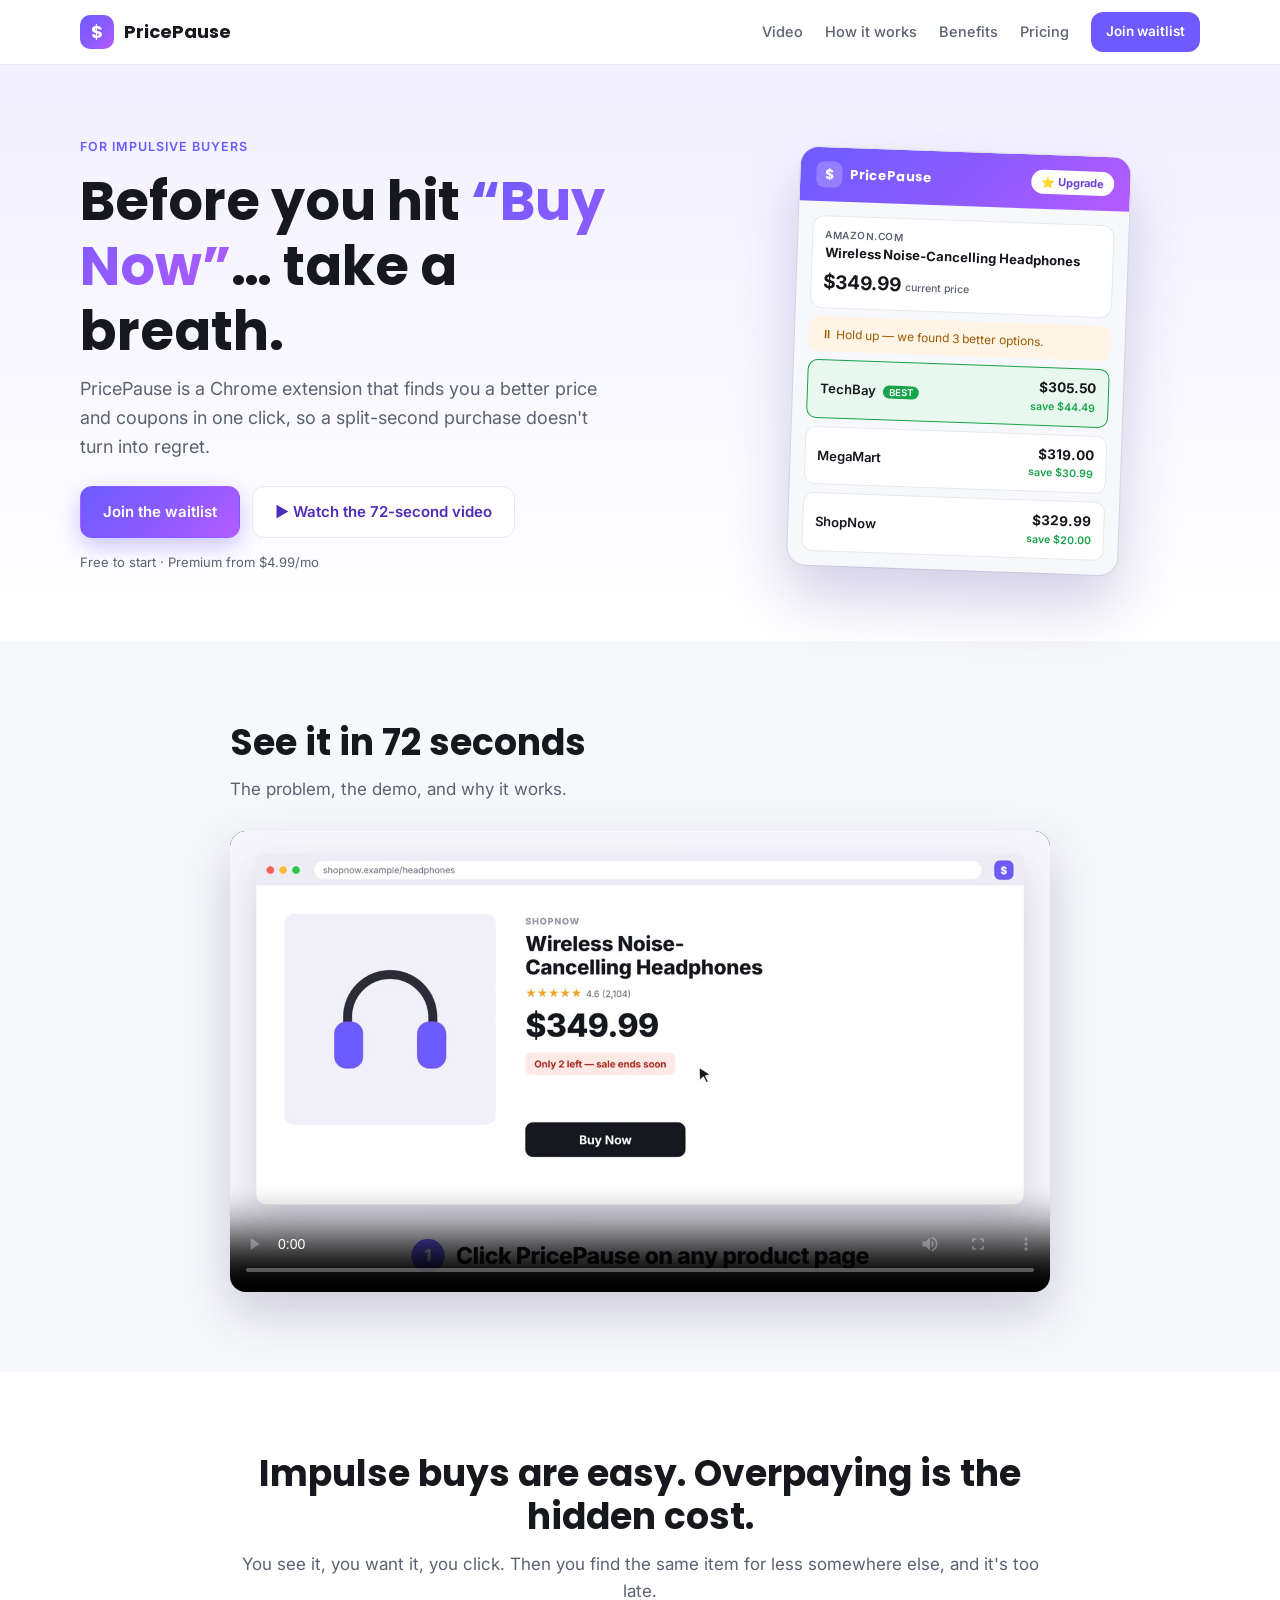
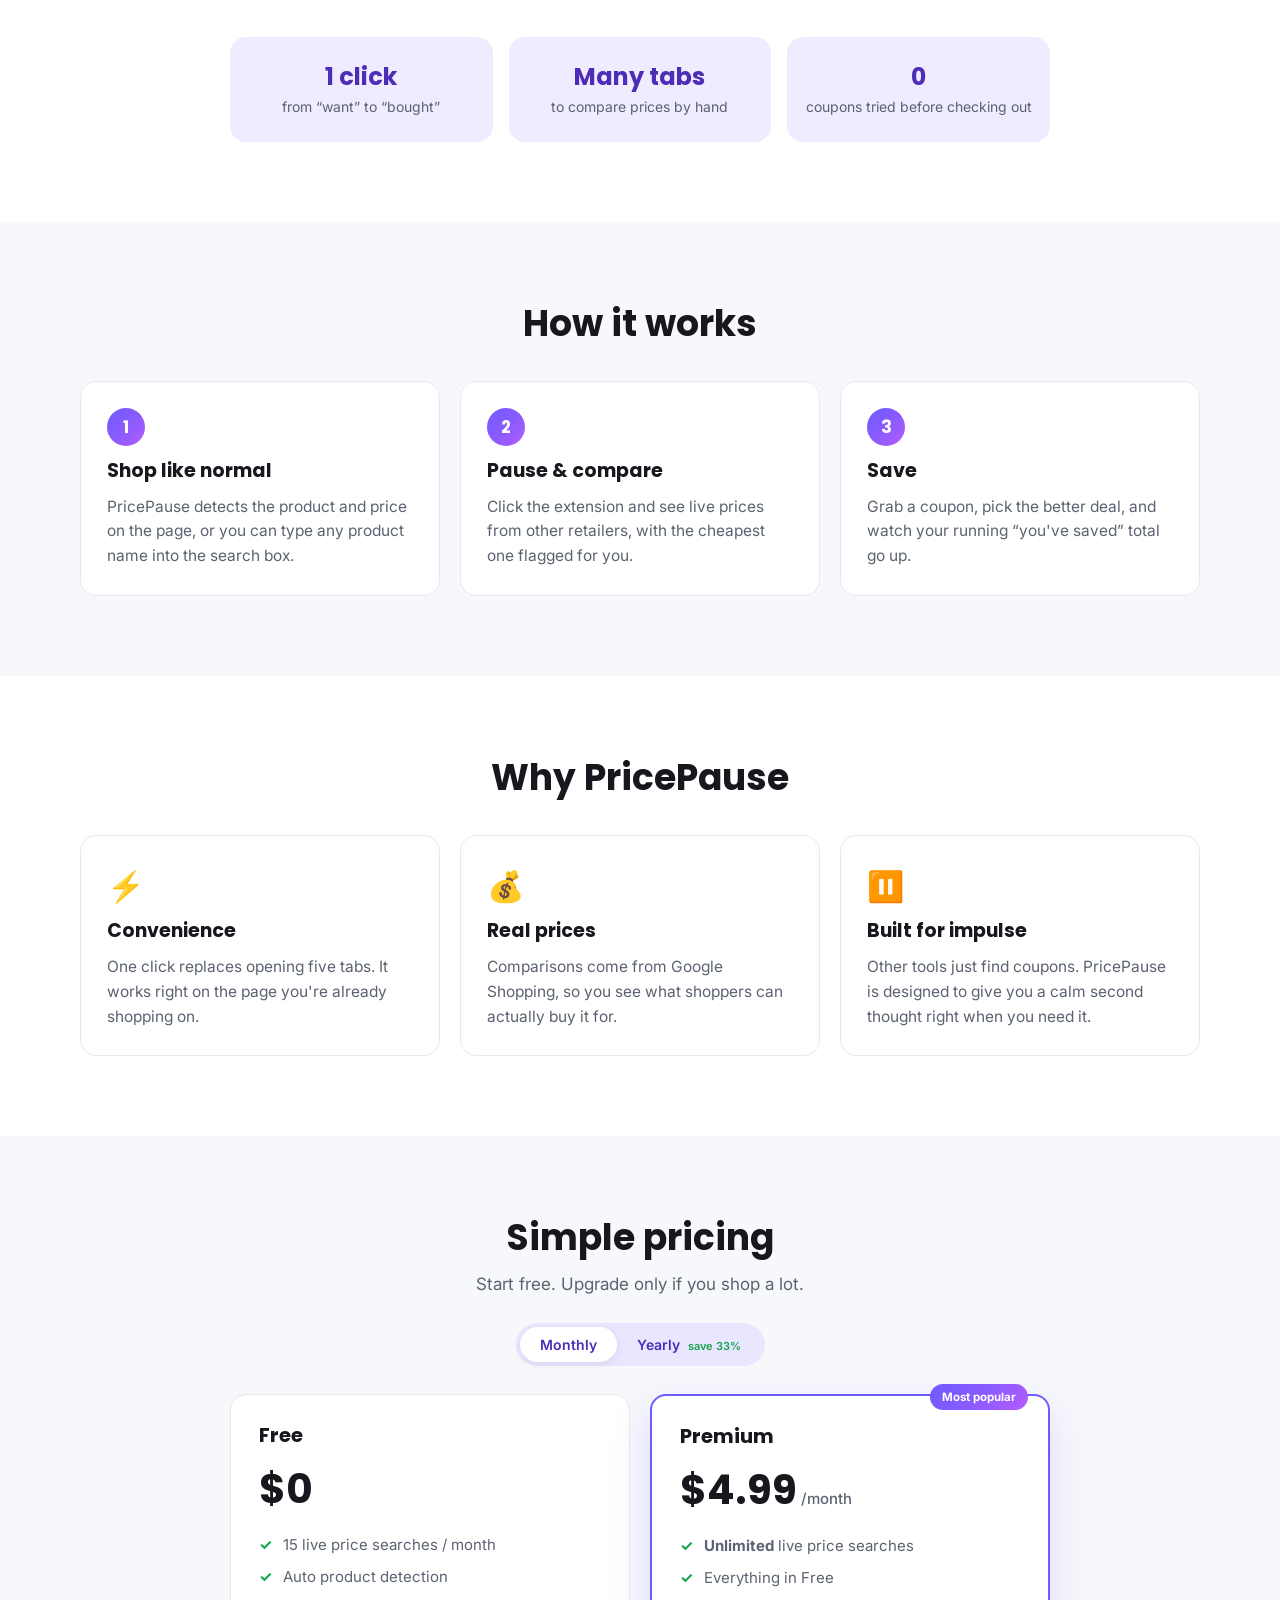
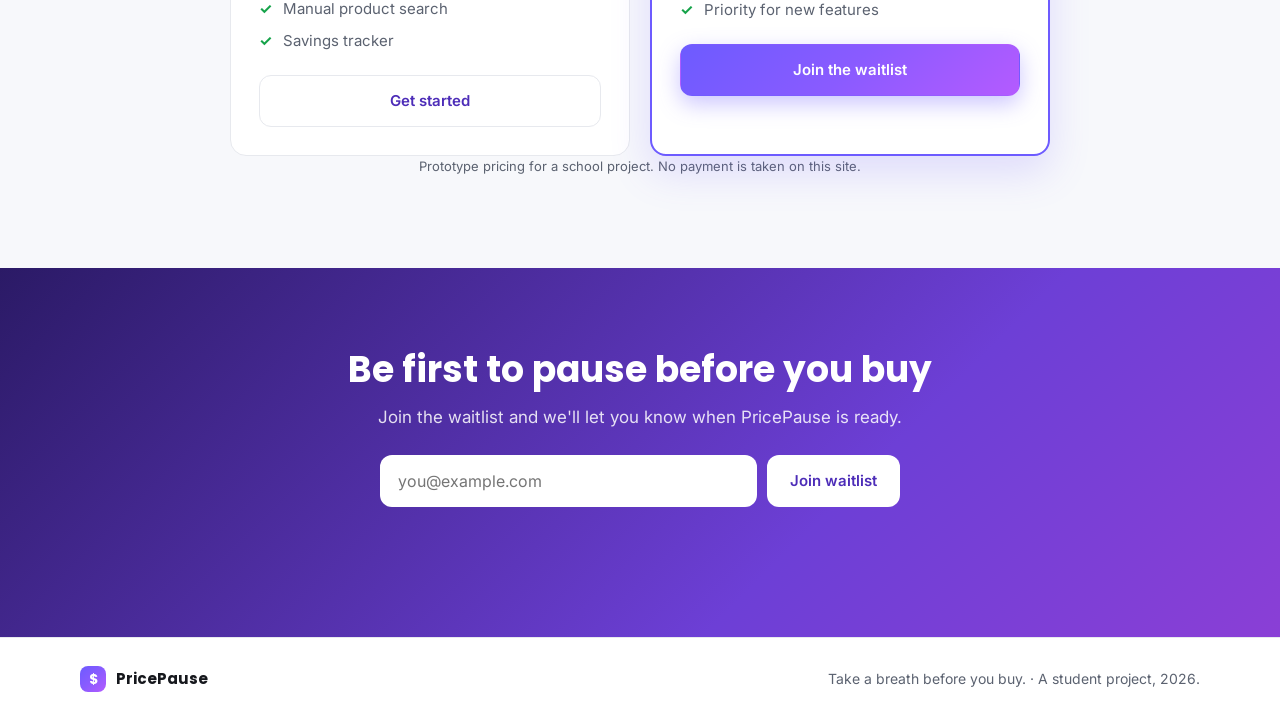
==== index.html @ ebdbea4f "Add PricePause website" ====
<!DOCTYPE html>
<html lang="en">
<head>
  <meta charset="UTF-8" />
  <meta name="viewport" content="width=device-width, initial-scale=1" />
  <title>PricePause — Take a breath before you buy</title>
  <meta name="description" content="PricePause is a Chrome extension that finds you a better price and coupons before you hit Buy Now." />
  <meta property="og:title" content="PricePause — Take a breath before you buy" />
  <meta property="og:description" content="Find a better price in one click, before you check out." />
  <meta property="og:image" content="assets/poster.jpg" />
  <link rel="icon" href="data:image/svg+xml,<svg xmlns='http://www.w3.org/2000/svg' viewBox='0 0 64 64'><rect width='64' height='64' rx='14' fill='%236d5bff'/><text x='32' y='46' font-size='40' font-weight='700' text-anchor='middle' fill='white' font-family='Arial'>$</text></svg>" />
  <link rel="preconnect" href="https://fonts.googleapis.com" />
  <link rel="preconnect" href="https://fonts.gstatic.com" crossorigin />
  <link href="https://fonts.googleapis.com/css2?family=Inter:wght@400;500;600&family=Poppins:wght@600;700&display=swap" rel="stylesheet" />
  <link rel="stylesheet" href="style.css" />
</head>
<body>

  <header class="nav">
    <div class="container nav-inner">
      <a href="#top" class="brand"><span class="brand-mark">$</span> PricePause</a>
      <nav class="nav-links">
        <a href="#video">Video</a>
        <a href="#how">How it works</a>
        <a href="#benefits">Benefits</a>
        <a href="#pricing">Pricing</a>
        <a href="#waitlist" class="btn btn-small">Join waitlist</a>
      </nav>
    </div>
  </header>

  <main id="top">

    <!-- HERO -->
    <section class="hero">
      <div class="container hero-grid">
        <div class="hero-copy">
          <p class="eyebrow">For impulsive buyers</p>
          <h1>Before you hit <span class="hl">&ldquo;Buy Now&rdquo;</span>&hellip; take a breath.</h1>
          <p class="lead">PricePause is a Chrome extension that finds you a better price and coupons in one click, so a split-second purchase doesn't turn into regret.</p>
          <div class="hero-cta">
            <a href="#waitlist" class="btn btn-primary">Join the waitlist</a>
            <a href="#video" class="btn btn-ghost">&#9654; Watch the 72-second video</a>
          </div>
          <p class="fine">Free to start &middot; Premium from $4.99/mo</p>
        </div>

        <div class="hero-visual" aria-hidden="true">
          <div class="popup">
            <div class="popup-head"><span class="brand-mark sm">$</span> PricePause <span class="popup-up">&#11088; Upgrade</span></div>
            <div class="popup-body">
              <div class="p-card">
                <small>AMAZON.COM</small>
                <strong>Wireless Noise-Cancelling Headphones</strong>
                <div class="p-price">$349.99 <small>current price</small></div>
              </div>
              <div class="p-banner">&#9208; Hold up &mdash; we found 3 better options.</div>
              <div class="p-deal best"><span>TechBay <em>BEST</em></span><b>$305.50 <i>save $44.49</i></b></div>
              <div class="p-deal"><span>MegaMart</span><b>$319.00 <i>save $30.99</i></b></div>
              <div class="p-deal"><span>ShopNow</span><b>$329.99 <i>save $20.00</i></b></div>
            </div>
          </div>
        </div>
      </div>
    </section>

    <!-- VIDEO -->
    <section id="video" class="section alt">
      <div class="container narrow">
        <h2>See it in 72 seconds</h2>
        <p class="sub">The problem, the demo, and why it works.</p>
        <div class="video-wrap">
          <video controls preload="metadata" poster="assets/poster.jpg" playsinline>
            <source src="assets/pricepause_explainer.mp4" type="video/mp4" />
            Your browser doesn't support embedded video.
          </video>
        </div>
      </div>
    </section>

    <!-- PROBLEM -->
    <section class="section">
      <div class="container narrow center">
        <h2>Impulse buys are easy. Overpaying is the hidden cost.</h2>
        <p class="sub">You see it, you want it, you click. Then you find the same item for less somewhere else, and it's too late.</p>
        <div class="stat-row">
          <div class="stat"><b>1 click</b><span>from &ldquo;want&rdquo; to &ldquo;bought&rdquo;</span></div>
          <div class="stat"><b>Many tabs</b><span>to compare prices by hand</span></div>
          <div class="stat"><b>0</b><span>coupons tried before checking out</span></div>
        </div>
      </div>
    </section>

    <!-- HOW IT WORKS -->
    <section id="how" class="section alt">
      <div class="container">
        <h2 class="center">How it works</h2>
        <div class="grid-3">
          <article class="card">
            <div class="num">1</div>
            <h3>Shop like normal</h3>
            <p>PricePause detects the product and price on the page, or you can type any product name into the search box.</p>
          </article>
          <article class="card">
            <div class="num">2</div>
            <h3>Pause &amp; compare</h3>
            <p>Click the extension and see live prices from other retailers, with the cheapest one flagged for you.</p>
          </article>
          <article class="card">
            <div class="num">3</div>
            <h3>Save</h3>
            <p>Grab a coupon, pick the better deal, and watch your running &ldquo;you've saved&rdquo; total go up.</p>
          </article>
        </div>
      </div>
    </section>

    <!-- BENEFITS -->
    <section id="benefits" class="section">
      <div class="container">
        <h2 class="center">Why PricePause</h2>
        <div class="grid-3">
          <article class="card benefit">
            <div class="icon">&#9889;</div>
            <h3>Convenience</h3>
            <p>One click replaces opening five tabs. It works right on the page you're already shopping on.</p>
          </article>
          <article class="card benefit">
            <div class="icon">&#128176;</div>
            <h3>Real prices</h3>
            <p>Comparisons come from Google Shopping, so you see what shoppers can actually buy it for.</p>
          </article>
          <article class="card benefit">
            <div class="icon">&#9208;&#65039;</div>
            <h3>Built for impulse</h3>
            <p>Other tools just find coupons. PricePause is designed to give you a calm second thought right when you need it.</p>
          </article>
        </div>
      </div>
    </section>

    <!-- PRICING -->
    <section id="pricing" class="section alt">
      <div class="container narrow">
        <h2 class="center">Simple pricing</h2>
        <p class="sub center">Start free. Upgrade only if you shop a lot.</p>

        <div class="toggle" role="tablist" aria-label="Billing period">
          <button class="toggle-opt active" data-plan="monthly" role="tab" aria-selected="true">Monthly</button>
          <button class="toggle-opt" data-plan="yearly" role="tab" aria-selected="false">Yearly <span class="save">save 33%</span></button>
        </div>

        <div class="pricing-grid">
          <article class="plan">
            <h3>Free</h3>
            <p class="price">$0</p>
            <ul>
              <li>15 live price searches / month</li>
              <li>Auto product detection</li>
              <li>Manual product search</li>
              <li>Savings tracker</li>
            </ul>
            <a href="#waitlist" class="btn btn-ghost block">Get started</a>
          </article>
          <article class="plan featured">
            <span class="tag">Most popular</span>
            <h3>Premium</h3>
            <p class="price"><span id="planPrice">$4.99</span><small id="planPer">/month</small></p>
            <ul>
              <li><b>Unlimited</b> live price searches</li>
              <li>Everything in Free</li>
              <li>Priority for new features</li>
            </ul>
            <a href="#waitlist" class="btn btn-primary block">Join the waitlist</a>
          </article>
        </div>
        <p class="fine center">Prototype pricing for a school project. No payment is taken on this site.</p>
      </div>
    </section>

    <!-- WAITLIST -->
    <section id="waitlist" class="section cta">
      <div class="container narrow center">
        <h2>Be first to pause before you buy</h2>
        <p class="sub light">Join the waitlist and we'll let you know when PricePause is ready.</p>
        <form id="waitlistForm" class="form" novalidate>
          <label for="email" class="sr-only">Email address</label>
          <input type="email" id="email" name="email" placeholder="you@example.com" required autocomplete="email" />
          <button type="submit" class="btn btn-white">Join waitlist</button>
        </form>
        <p id="formMsg" class="form-msg" role="status" aria-live="polite"></p>
      </div>
    </section>
  </main>

  <footer class="footer">
    <div class="container footer-inner">
      <span class="brand"><span class="brand-mark sm">$</span> PricePause</span>
      <span>Take a breath before you buy. &middot; A student project, 2026.</span>
    </div>
  </footer>

  <script src="script.js"></script>
</body>
</html>
---- style.css ----
:root {
  --bg: #f7f8fb;
  --card: #ffffff;
  --ink: #16181d;
  --ink-soft: #5b6270;
  --border: #e7e9ee;
  --accent: #6d5bff;
  --accent-dark: #4d2db8;
  --accent-soft: #efecff;
  --good: #16a34a;
  --good-soft: #e8f8ee;
  --warn-bg: #fff4e5;
  --warn-ink: #9a5b00;
  --grad: linear-gradient(135deg, #6d5bff 0%, #8a5bff 50%, #b45bff 100%);
  --radius: 16px;
}

* { box-sizing: border-box; }
html { scroll-behavior: smooth; scroll-padding-top: 72px; }

body {
  margin: 0;
  font-family: "Inter", -apple-system, BlinkMacSystemFont, "Segoe UI", Roboto, Helvetica, Arial, sans-serif;
  color: var(--ink);
  background: #fff;
  line-height: 1.6;
  -webkit-font-smoothing: antialiased;
}

h1, h2, h3, .brand { font-family: "Poppins", "Inter", -apple-system, "Segoe UI", sans-serif; }
h1, h2, h3 { line-height: 1.2; margin: 0 0 12px; }
p { margin: 0 0 12px; }
a { color: inherit; }

.container { width: min(1120px, 100% - 40px); margin-inline: auto; }
.narrow { width: min(820px, 100% - 40px); margin-inline: auto; }
.center { text-align: center; }
.sr-only { position: absolute; width: 1px; height: 1px; overflow: hidden; clip: rect(0 0 0 0); white-space: nowrap; }

/* Nav */
.nav {
  position: sticky; top: 0; z-index: 10;
  background: rgba(255,255,255,.88);
  backdrop-filter: blur(10px);
  border-bottom: 1px solid var(--border);
}
.nav-inner { display: flex; align-items: center; justify-content: space-between; height: 64px; }
.brand { display: inline-flex; align-items: center; gap: 10px; font-weight: 700; font-size: 18px; text-decoration: none; }
.brand-mark {
  display: inline-flex; align-items: center; justify-content: center;
  width: 34px; height: 34px; border-radius: 10px;
  background: var(--grad); color: #fff; font-weight: 700; font-size: 18px;
}
.brand-mark.sm { width: 26px; height: 26px; font-size: 14px; border-radius: 8px; }
.nav-links { display: flex; align-items: center; gap: 22px; font-size: 14.5px; font-weight: 500; }
.nav-links a { text-decoration: none; color: var(--ink-soft); }
.nav-links a:hover { color: var(--ink); }
.nav-links a.btn { color: #fff; }

/* Buttons */
.btn {
  display: inline-block; border: 1.5px solid transparent; cursor: pointer;
  font-family: inherit; font-weight: 600; font-size: 15px;
  padding: 13px 22px; border-radius: 12px; text-decoration: none; text-align: center;
  transition: transform .12s ease, box-shadow .12s ease;
}
.btn:hover { transform: translateY(-1px); }
.btn:active { transform: scale(.98); }
.btn-small { padding: 8px 14px; font-size: 13.5px; background: var(--accent); color: #fff; }
.btn-primary { background: var(--grad); color: #fff; box-shadow: 0 8px 22px rgba(109,91,255,.35); }
.btn-ghost { background: #fff; color: var(--accent-dark); border-color: var(--border); }
.btn-white { background: #fff; color: var(--accent-dark); }
.btn.block { display: block; width: 100%; }

/* Hero */
.hero { background: linear-gradient(180deg, #f3f0ff 0%, #fff 100%); padding: 72px 0 56px; }
.hero-grid { display: grid; grid-template-columns: 1.1fr .9fr; gap: 48px; align-items: center; }
.eyebrow { text-transform: uppercase; letter-spacing: .08em; font-size: 12.5px; font-weight: 600; color: var(--accent); }
.hero h1 { font-size: clamp(34px, 5vw, 54px); font-weight: 700; }
.hl { background: var(--grad); -webkit-background-clip: text; background-clip: text; color: transparent; }
.lead { font-size: 18px; color: var(--ink-soft); max-width: 540px; }
.hero-cta { display: flex; flex-wrap: wrap; gap: 12px; margin: 24px 0 14px; }
.fine { font-size: 13px; color: var(--ink-soft); }

/* Popup mockup */
.hero-visual { display: flex; justify-content: center; }
.popup {
  width: 330px; background: var(--bg); border-radius: 18px; overflow: hidden;
  box-shadow: 0 30px 60px rgba(60,40,140,.22), 0 0 0 1px var(--border);
  transform: rotate(2deg); font-size: 13px;
}
.popup-head {
  background: var(--grad); color: #fff; padding: 14px 16px;
  display: flex; align-items: center; gap: 8px; font-weight: 700; font-family: "Poppins", sans-serif;
}
.popup-head .brand-mark { background: rgba(255,255,255,.22); }
.popup-up { margin-left: auto; background: #fff; color: #6d3fd6; font: 700 11px "Inter", sans-serif; padding: 5px 10px; border-radius: 999px; }
.popup-body { padding: 14px; display: flex; flex-direction: column; gap: 8px; }
.p-card { background: #fff; border: 1px solid var(--border); border-radius: 12px; padding: 10px 12px; }
.p-card small { display: block; font-size: 10px; letter-spacing: .05em; color: var(--ink-soft); font-weight: 600; }
.p-card strong { display: block; font-size: 13px; margin: 2px 0 6px; line-height: 1.3; }
.p-price { font-size: 19px; font-weight: 700; }
.p-price small { display: inline; font-size: 10.5px; font-weight: 500; letter-spacing: 0; }
.p-banner { background: var(--warn-bg); color: var(--warn-ink); border-radius: 10px; padding: 8px 12px; font-size: 12px; }
.p-deal { display: flex; justify-content: space-between; align-items: center; background: #fff; border: 1px solid var(--border); border-radius: 10px; padding: 9px 12px; font-weight: 600; }
.p-deal.best { background: var(--good-soft); border-color: var(--good); }
.p-deal em { font-style: normal; font-size: 9.5px; color: #fff; background: var(--good); padding: 1px 6px; border-radius: 999px; margin-left: 4px; vertical-align: middle; }
.p-deal b { text-align: right; font-size: 13.5px; }
.p-deal i { display: block; font-style: normal; font-size: 10.5px; color: var(--good); font-weight: 600; }

/* Sections */
.section { padding: 80px 0; }
.section.alt { background: var(--bg); }
.section h2 { font-size: clamp(26px, 3.4vw, 36px); font-weight: 700; }
.sub { font-size: 17px; color: var(--ink-soft); }
.sub.center { text-align: center; }
.sub.light { color: rgba(255,255,255,.85); }

.video-wrap { margin-top: 28px; border-radius: var(--radius); overflow: hidden; box-shadow: 0 20px 50px rgba(30,20,80,.2); background: #000; }
.video-wrap video { display: block; width: 100%; aspect-ratio: 16 / 9; }

.stat-row { display: grid; grid-template-columns: repeat(3, 1fr); gap: 16px; margin-top: 32px; }
.stat { background: var(--accent-soft); border-radius: var(--radius); padding: 22px 12px; }
.stat b { display: block; font: 700 24px "Poppins", sans-serif; color: var(--accent-dark); }
.stat span { font-size: 14px; color: var(--ink-soft); }

.grid-3 { display: grid; grid-template-columns: repeat(3, 1fr); gap: 20px; margin-top: 36px; }
.card { background: var(--card); border: 1px solid var(--border); border-radius: var(--radius); padding: 26px; }
.card h3 { font-size: 19px; }
.card p { color: var(--ink-soft); font-size: 15.5px; margin: 0; }
.num {
  width: 38px; height: 38px; border-radius: 50%; background: var(--grad); color: #fff;
  display: flex; align-items: center; justify-content: center; font: 700 17px "Poppins", sans-serif; margin-bottom: 14px;
}
.icon { font-size: 30px; margin-bottom: 10px; }

/* Pricing */
.toggle { display: flex; width: fit-content; margin: 24px auto 28px; background: #e9e6ff; border-radius: 999px; padding: 4px; }
.toggle-opt { border: 0; background: transparent; font: 600 14px "Inter", sans-serif; padding: 9px 20px; border-radius: 999px; cursor: pointer; color: var(--accent-dark); }
.toggle-opt.active { background: #fff; box-shadow: 0 2px 8px rgba(0,0,0,.08); }
.save { font-size: 11px; color: var(--good); margin-left: 4px; }

.pricing-grid { display: grid; grid-template-columns: 1fr 1fr; gap: 20px; }
.plan { position: relative; background: #fff; border: 1px solid var(--border); border-radius: var(--radius); padding: 28px; }
.plan.featured { border: 2px solid var(--accent); box-shadow: 0 16px 40px rgba(109,91,255,.18); }
.plan h3 { font-size: 20px; }
.price { font: 700 40px "Poppins", sans-serif; margin-bottom: 14px; }
.price small { font: 500 15px "Inter", sans-serif; color: var(--ink-soft); margin-left: 4px; }
.plan ul { list-style: none; padding: 0; margin: 0 0 22px; display: flex; flex-direction: column; gap: 8px; }
.plan li { padding-left: 24px; position: relative; font-size: 15px; color: var(--ink-soft); }
.plan li::before { content: "\2713"; position: absolute; left: 0; color: var(--good); font-weight: 700; }
.tag { position: absolute; top: -12px; right: 20px; background: var(--grad); color: #fff; font-size: 11.5px; font-weight: 700; padding: 4px 12px; border-radius: 999px; }

/* CTA */
.cta { background: linear-gradient(135deg, #2b1a66, #6d3fd6 65%, #8a3fd6); color: #fff; }
.form { display: flex; gap: 10px; max-width: 520px; margin: 24px auto 0; }
.form input {
  flex: 1; min-width: 0; padding: 14px 16px; border-radius: 12px; border: 2px solid transparent;
  font: 16px "Inter", sans-serif;
}
.form input:focus { outline: none; border-color: #fff; box-shadow: 0 0 0 3px rgba(255,255,255,.3); }
.form input.invalid { border-color: #ff6b81; }
.form-msg { margin-top: 14px; min-height: 24px; font-weight: 600; }

/* Footer */
.footer { padding: 28px 0; font-size: 14px; color: var(--ink-soft); border-top: 1px solid var(--border); }
.footer-inner { display: flex; flex-wrap: wrap; align-items: center; justify-content: space-between; gap: 10px; }
.footer .brand { font-size: 15px; color: var(--ink); }

/* Responsive */
@media (max-width: 860px) {
  .hero { padding: 48px 0 40px; }
  .hero-grid { grid-template-columns: 1fr; }
  .popup { transform: none; }
  .grid-3, .pricing-grid, .stat-row { grid-template-columns: 1fr; }
  .nav-links a:not(.btn) { display: none; }
  .section { padding: 56px 0; }
}
@media (max-width: 480px) {
  .form { flex-direction: column; }
}
@media (prefers-reduced-motion: reduce) {
  html { scroll-behavior: auto; }
  .btn { transition: none; }
}
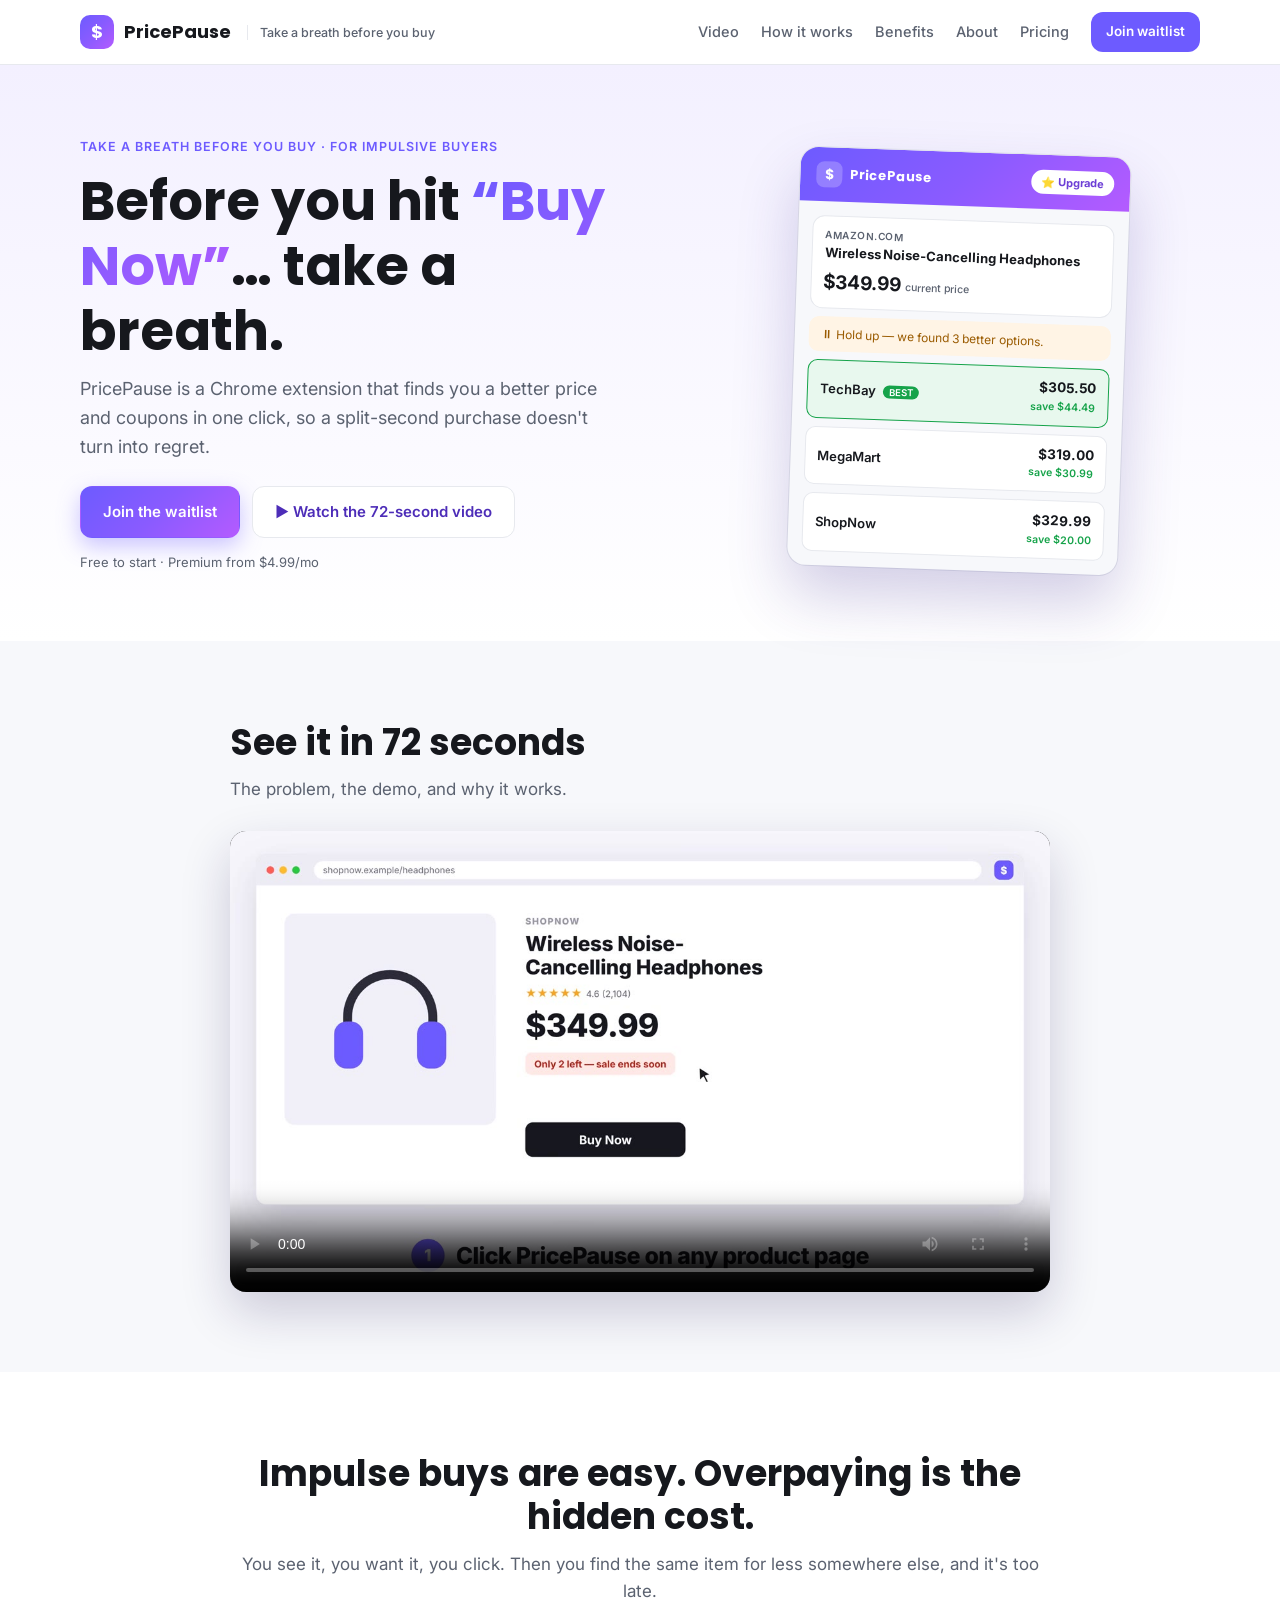
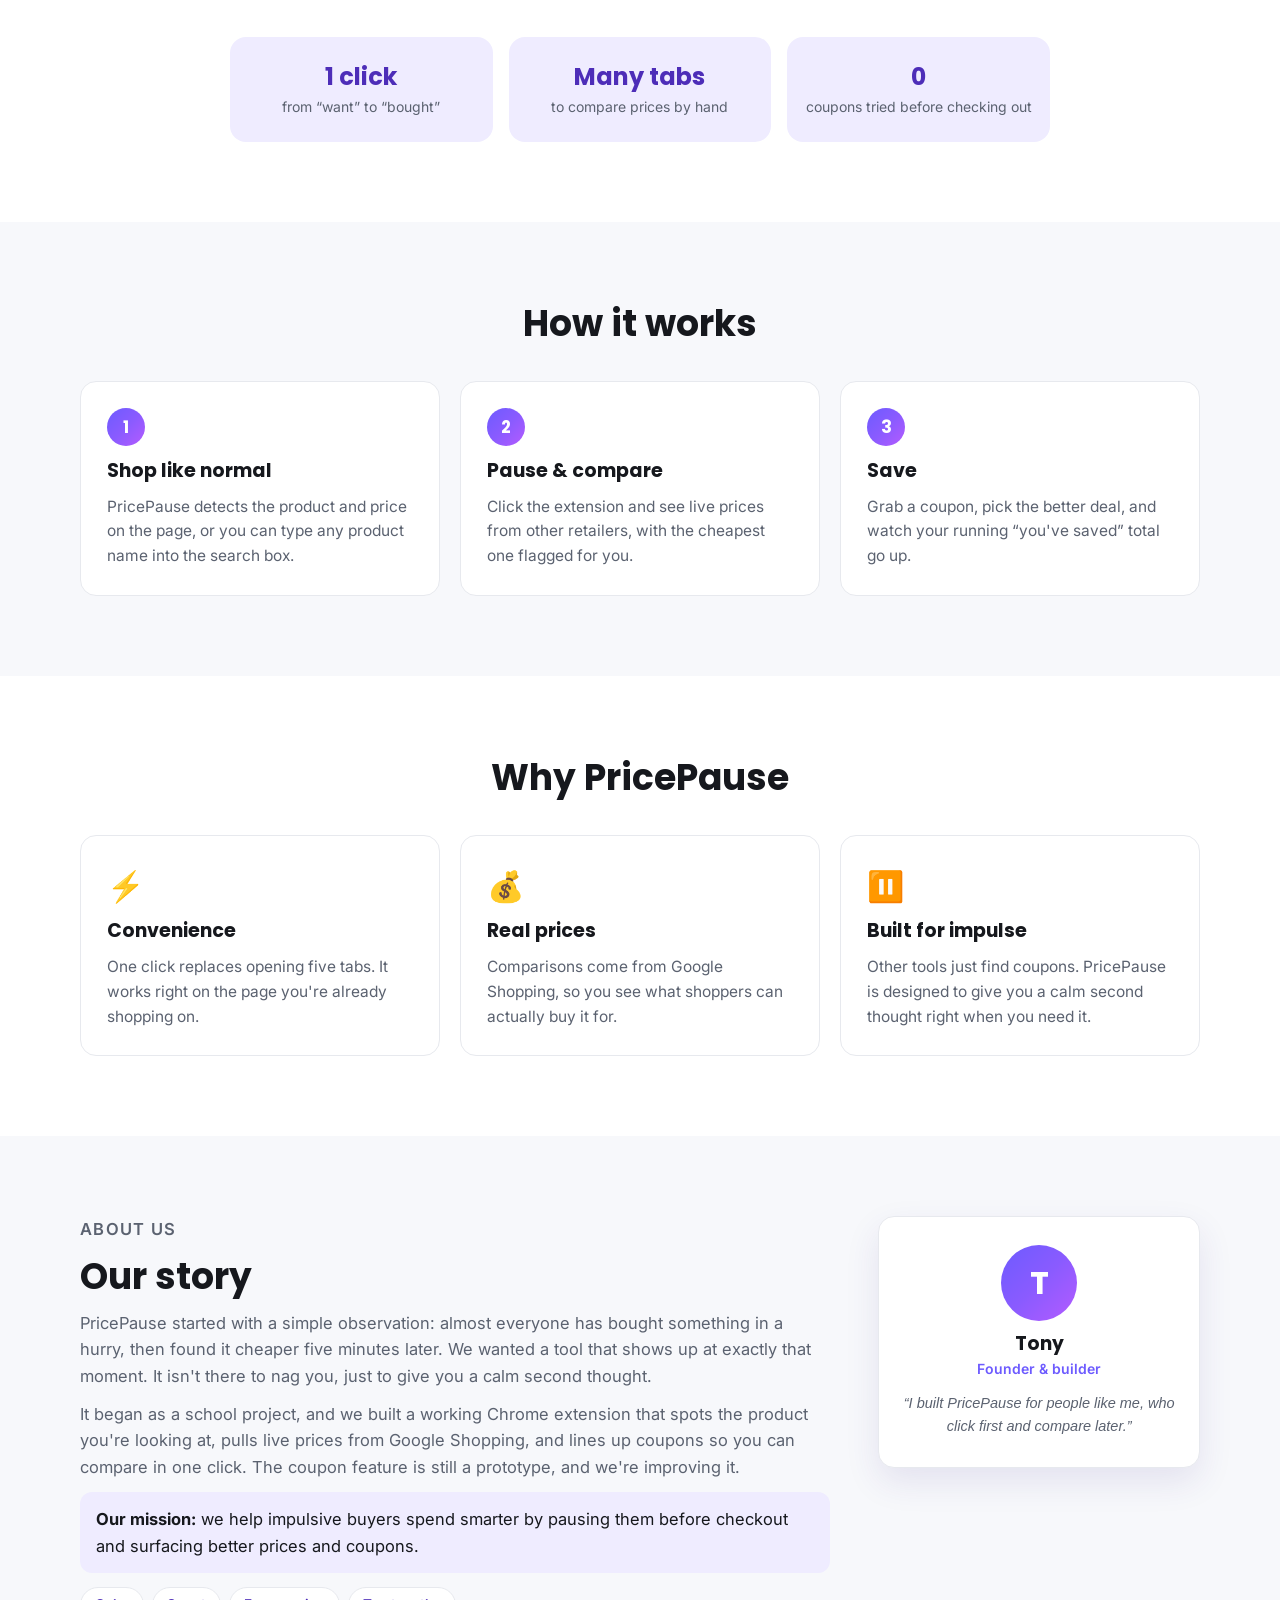
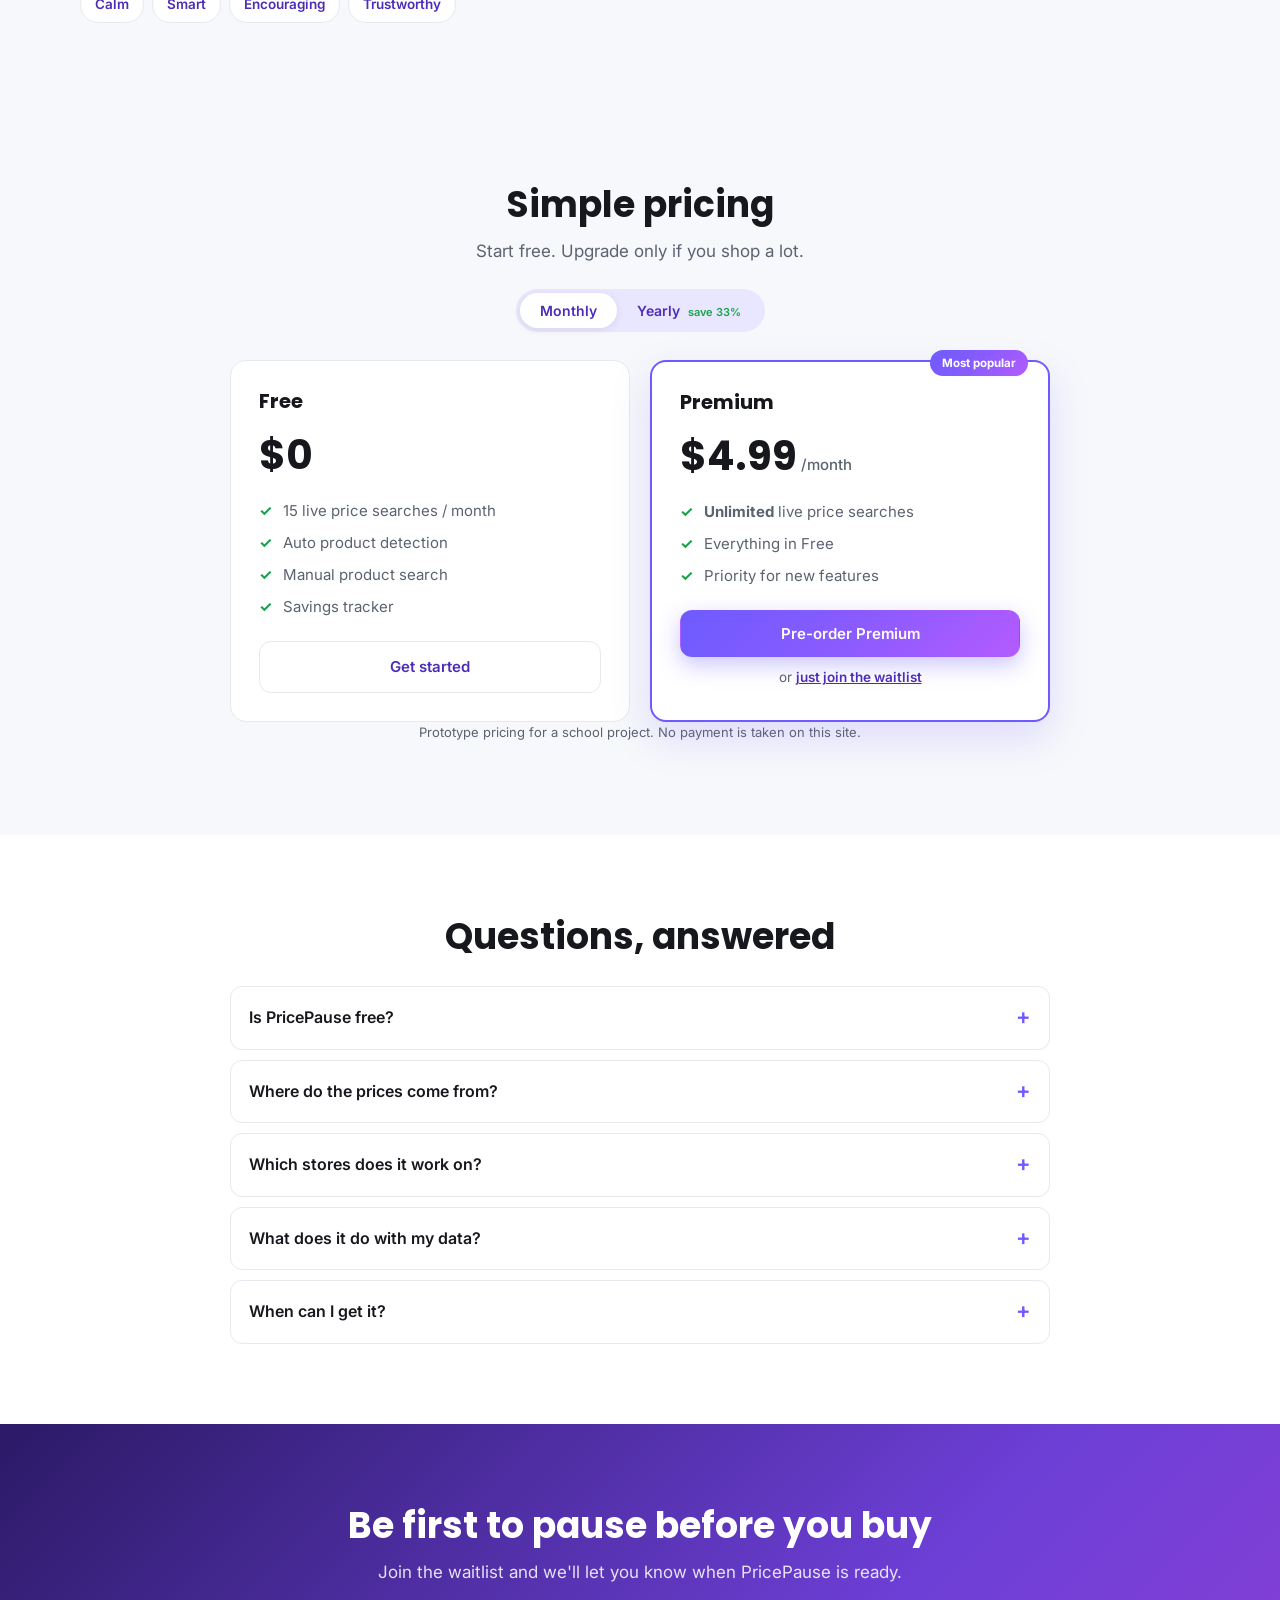
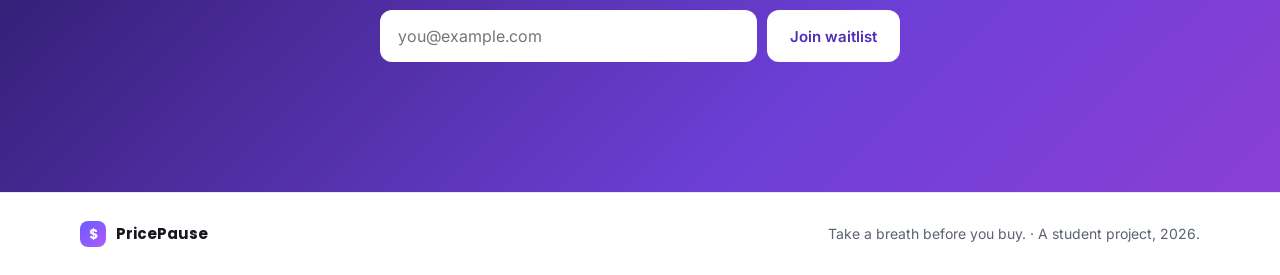
==== commit c83e9e76: "Add about, FAQ, pre-order" ====
--- a/index.html
+++ b/index.html
@@ -18,11 +18,12 @@
 
   <header class="nav">
     <div class="container nav-inner">
-      <a href="#top" class="brand"><span class="brand-mark">$</span> PricePause</a>
+      <a href="#top" class="brand"><span class="brand-mark">$</span> PricePause <span class="nav-tag">Take a breath before you buy</span></a>
       <nav class="nav-links">
         <a href="#video">Video</a>
         <a href="#how">How it works</a>
         <a href="#benefits">Benefits</a>
+        <a href="#about">About</a>
         <a href="#pricing">Pricing</a>
         <a href="#waitlist" class="btn btn-small">Join waitlist</a>
       </nav>
@@ -35,7 +36,7 @@
     <section class="hero">
       <div class="container hero-grid">
         <div class="hero-copy">
-          <p class="eyebrow">For impulsive buyers</p>
+          <p class="eyebrow">Take a breath before you buy &middot; For impulsive buyers</p>
           <h1>Before you hit <span class="hl">&ldquo;Buy Now&rdquo;</span>&hellip; take a breath.</h1>
           <p class="lead">PricePause is a Chrome extension that finds you a better price and coupons in one click, so a split-second purchase doesn't turn into regret.</p>
           <div class="hero-cta">
@@ -139,6 +140,29 @@
       </div>
     </section>
 
+    <!-- ABOUT -->
+    <section id="about" class="section alt">
+      <div class="container about-grid">
+        <div>
+          <p class="eyebrow">About us</p>
+          <h2>Our story</h2>
+          <p>PricePause started with a simple observation: almost everyone has bought something in a hurry, then found it cheaper five minutes later. We wanted a tool that shows up at exactly that moment. It isn't there to nag you, just to give you a calm second thought.</p>
+          <p>It began as a school project, and we built a working Chrome extension that spots the product you're looking at, pulls live prices from Google Shopping, and lines up coupons so you can compare in one click. The coupon feature is still a prototype, and we're improving it.</p>
+          <p class="mission"><b>Our mission:</b> we help impulsive buyers spend smarter by pausing them before checkout and surfacing better prices and coupons.</p>
+          <div class="chips">
+            <span>Calm</span><span>Smart</span><span>Encouraging</span><span>Trustworthy</span>
+          </div>
+        </div>
+        <aside class="team-card">
+          <!-- Edit the name and role below to match your team -->
+          <div class="avatar">T</div>
+          <h3>Tony</h3>
+          <p class="role">Founder &amp; builder</p>
+          <p class="quote">&ldquo;I built PricePause for people like me, who click first and compare later.&rdquo;</p>
+        </aside>
+      </div>
+    </section>
+
     <!-- PRICING -->
     <section id="pricing" class="section alt">
       <div class="container narrow">
@@ -171,10 +195,40 @@
               <li>Everything in Free</li>
               <li>Priority for new features</li>
             </ul>
-            <a href="#waitlist" class="btn btn-primary block">Join the waitlist</a>
+            <button type="button" class="btn btn-primary block" data-open-preorder>Pre-order Premium</button>
+            <p class="plan-alt">or <a href="#waitlist">just join the waitlist</a></p>
           </article>
         </div>
         <p class="fine center">Prototype pricing for a school project. No payment is taken on this site.</p>
+      </div>
+    </section>
+
+    <!-- FAQ -->
+    <section id="faq" class="section">
+      <div class="container narrow">
+        <h2 class="center">Questions, answered</h2>
+        <div class="faq">
+          <details>
+            <summary>Is PricePause free?</summary>
+            <p>Yes to start. The free plan includes 15 live price searches a month. Premium gives you unlimited searches for $4.99/month or $39.99/year.</p>
+          </details>
+          <details>
+            <summary>Where do the prices come from?</summary>
+            <p>Live comparisons come from Google Shopping, so you're seeing what other retailers are actually listing right now.</p>
+          </details>
+          <details>
+            <summary>Which stores does it work on?</summary>
+            <p>It detects products automatically on Amazon, Walmart, Target, Best Buy, Etsy, eBay and Shopify stores. You can also type any product name into the search box on any site.</p>
+          </details>
+          <details>
+            <summary>What does it do with my data?</summary>
+            <p>It reads the product name and price on the page you're viewing and uses the product name to look up prices. Your savings total and monthly search count stay in your own browser.</p>
+          </details>
+          <details>
+            <summary>When can I get it?</summary>
+            <p>PricePause is a working prototype right now. Join the waitlist or pre-order Premium and we'll let you know when it's ready.</p>
+          </details>
+        </div>
       </div>
     </section>
 
@@ -200,6 +254,33 @@
     </div>
   </footer>
 
+  <!-- PRE-ORDER (demo) -->
+  <dialog id="preorderDialog" class="dialog" aria-labelledby="preorderTitle">
+    <form id="preorderForm" method="dialog" novalidate>
+      <h3 id="preorderTitle">Pre-order Premium</h3>
+      <p class="dialog-sub">Reserve unlimited searches. <b>Demo only: no payment is taken.</b></p>
+
+      <label for="poName">Name</label>
+      <input type="text" id="poName" autocomplete="name" placeholder="Your name" required />
+
+      <label for="poEmail">Email</label>
+      <input type="email" id="poEmail" autocomplete="email" placeholder="you@example.com" required />
+
+      <fieldset>
+        <legend>Plan</legend>
+        <label class="radio"><input type="radio" name="plan" value="monthly" checked /> Monthly &middot; $4.99/mo</label>
+        <label class="radio"><input type="radio" name="plan" value="yearly" /> Yearly &middot; $39.99/yr <span class="save">save 33%</span></label>
+      </fieldset>
+
+      <p id="preorderMsg" class="form-msg dark" role="status" aria-live="polite"></p>
+
+      <div class="dialog-actions">
+        <button type="button" class="btn btn-ghost" id="preorderCancel">Close</button>
+        <button type="submit" class="btn btn-primary">Reserve my spot</button>
+      </div>
+    </form>
+  </dialog>
+
   <script src="script.js"></script>
 </body>
 </html>
--- a/style.css
+++ b/style.css
@@ -183,3 +183,48 @@
   html { scroll-behavior: auto; }
   .btn { transition: none; }
 }
+
+/* ---- Additions: tagline, about, FAQ, pre-order ---- */
+.nav-tag { font: 500 12.5px "Inter", sans-serif; color: var(--ink-soft); margin-left: 6px; padding-left: 12px; border-left: 1px solid var(--border); }
+
+.about-grid { display: grid; grid-template-columns: 1.4fr .6fr; gap: 48px; align-items: start; }
+.about-grid p { color: var(--ink-soft); font-size: 16.5px; }
+.mission { background: var(--accent-soft); border-radius: 12px; padding: 14px 16px; color: var(--ink) !important; }
+.chips { display: flex; flex-wrap: wrap; gap: 8px; margin-top: 14px; }
+.chips span { background: #fff; border: 1px solid var(--border); border-radius: 999px; padding: 6px 14px; font-size: 13.5px; font-weight: 600; color: var(--accent-dark); }
+.team-card { background: #fff; border: 1px solid var(--border); border-radius: var(--radius); padding: 28px 22px; text-align: center; box-shadow: 0 14px 34px rgba(60,40,140,.1); }
+.avatar { width: 76px; height: 76px; border-radius: 50%; background: var(--grad); color: #fff; font: 700 32px "Poppins", sans-serif; display: flex; align-items: center; justify-content: center; margin: 0 auto 12px; }
+.team-card h3 { margin-bottom: 2px; }
+.team-card .role { color: var(--accent); font-weight: 600; font-size: 14px; margin-bottom: 12px; }
+.team-card .quote { font-size: 14.5px; font-style: italic; margin: 0; }
+
+.plan-alt { text-align: center; font-size: 13.5px; color: var(--ink-soft); margin: 10px 0 0; }
+.plan-alt a { color: var(--accent-dark); font-weight: 600; }
+
+.faq { margin-top: 28px; display: flex; flex-direction: column; gap: 10px; }
+.faq details { background: #fff; border: 1px solid var(--border); border-radius: 12px; padding: 4px 18px; }
+.faq summary { cursor: pointer; font-weight: 600; padding: 14px 0; list-style: none; display: flex; justify-content: space-between; gap: 12px; }
+.faq summary::-webkit-details-marker { display: none; }
+.faq summary::after { content: "+"; font-size: 22px; line-height: 1; color: var(--accent); }
+.faq details[open] summary::after { content: "\2212"; }
+.faq details p { color: var(--ink-soft); margin: 0 0 16px; }
+
+.dialog { border: 0; border-radius: 18px; padding: 26px; width: min(440px, 100% - 32px); box-shadow: 0 30px 80px rgba(20,10,60,.35); color: var(--ink); }
+.dialog::backdrop { background: rgba(20,10,50,.55); }
+.dialog h3 { font-size: 22px; }
+.dialog-sub { color: var(--ink-soft); font-size: 14.5px; }
+.dialog label { display: block; font-size: 13px; font-weight: 600; margin: 12px 0 5px; }
+.dialog input[type=text], .dialog input[type=email] { width: 100%; padding: 11px 12px; border: 1.5px solid var(--border); border-radius: 10px; font: 15px "Inter", sans-serif; }
+.dialog input:focus { outline: none; border-color: var(--accent); box-shadow: 0 0 0 3px rgba(109,91,255,.18); }
+.dialog input.invalid { border-color: #e11d48; }
+.dialog fieldset { border: 0; padding: 0; margin: 14px 0 0; }
+.dialog legend { font-size: 13px; font-weight: 600; padding: 0; }
+.dialog .radio { font-weight: 500; font-size: 14.5px; display: flex; align-items: center; gap: 8px; margin: 8px 0 0; }
+.form-msg.dark { color: var(--accent-dark); }
+.dialog-actions { display: flex; gap: 10px; justify-content: flex-end; margin-top: 14px; }
+.dialog-actions .btn { padding: 11px 18px; }
+
+@media (max-width: 860px) {
+  .about-grid { grid-template-columns: 1fr; }
+  .nav-tag { display: none; }
+}
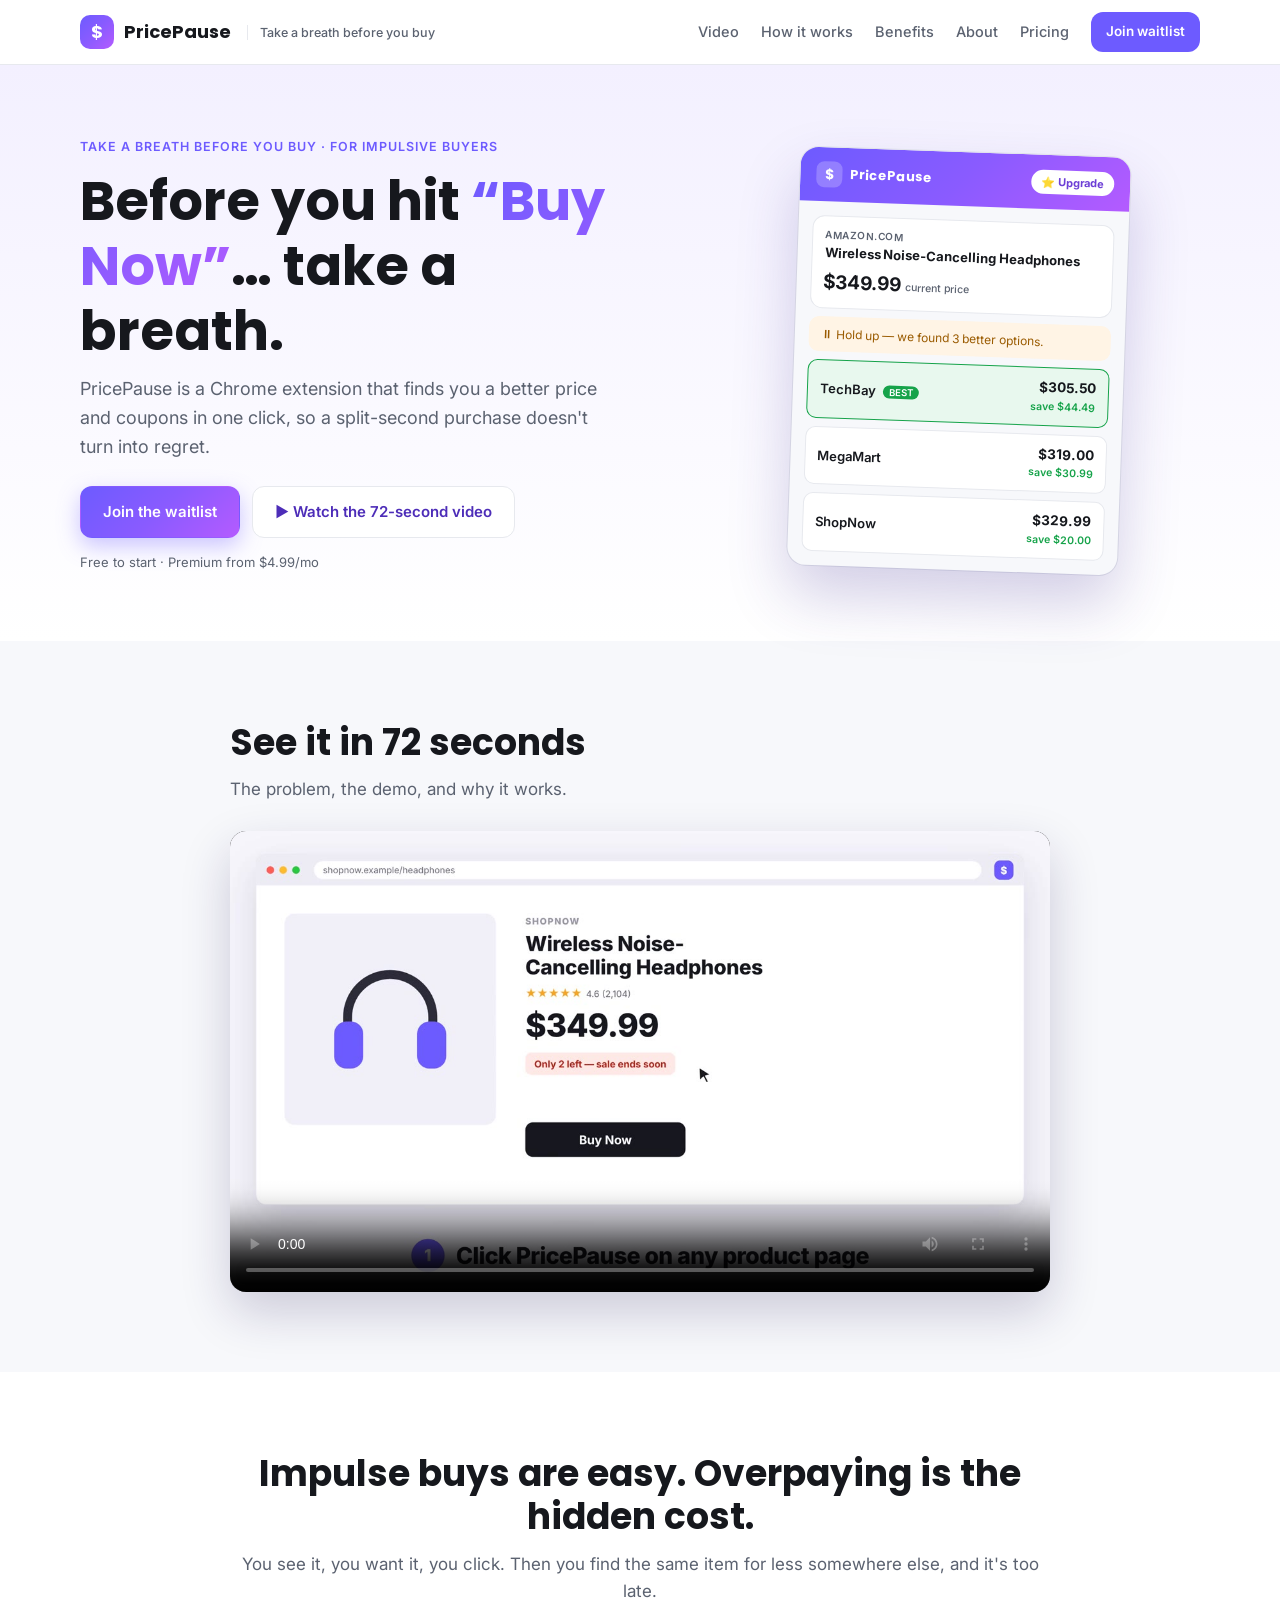
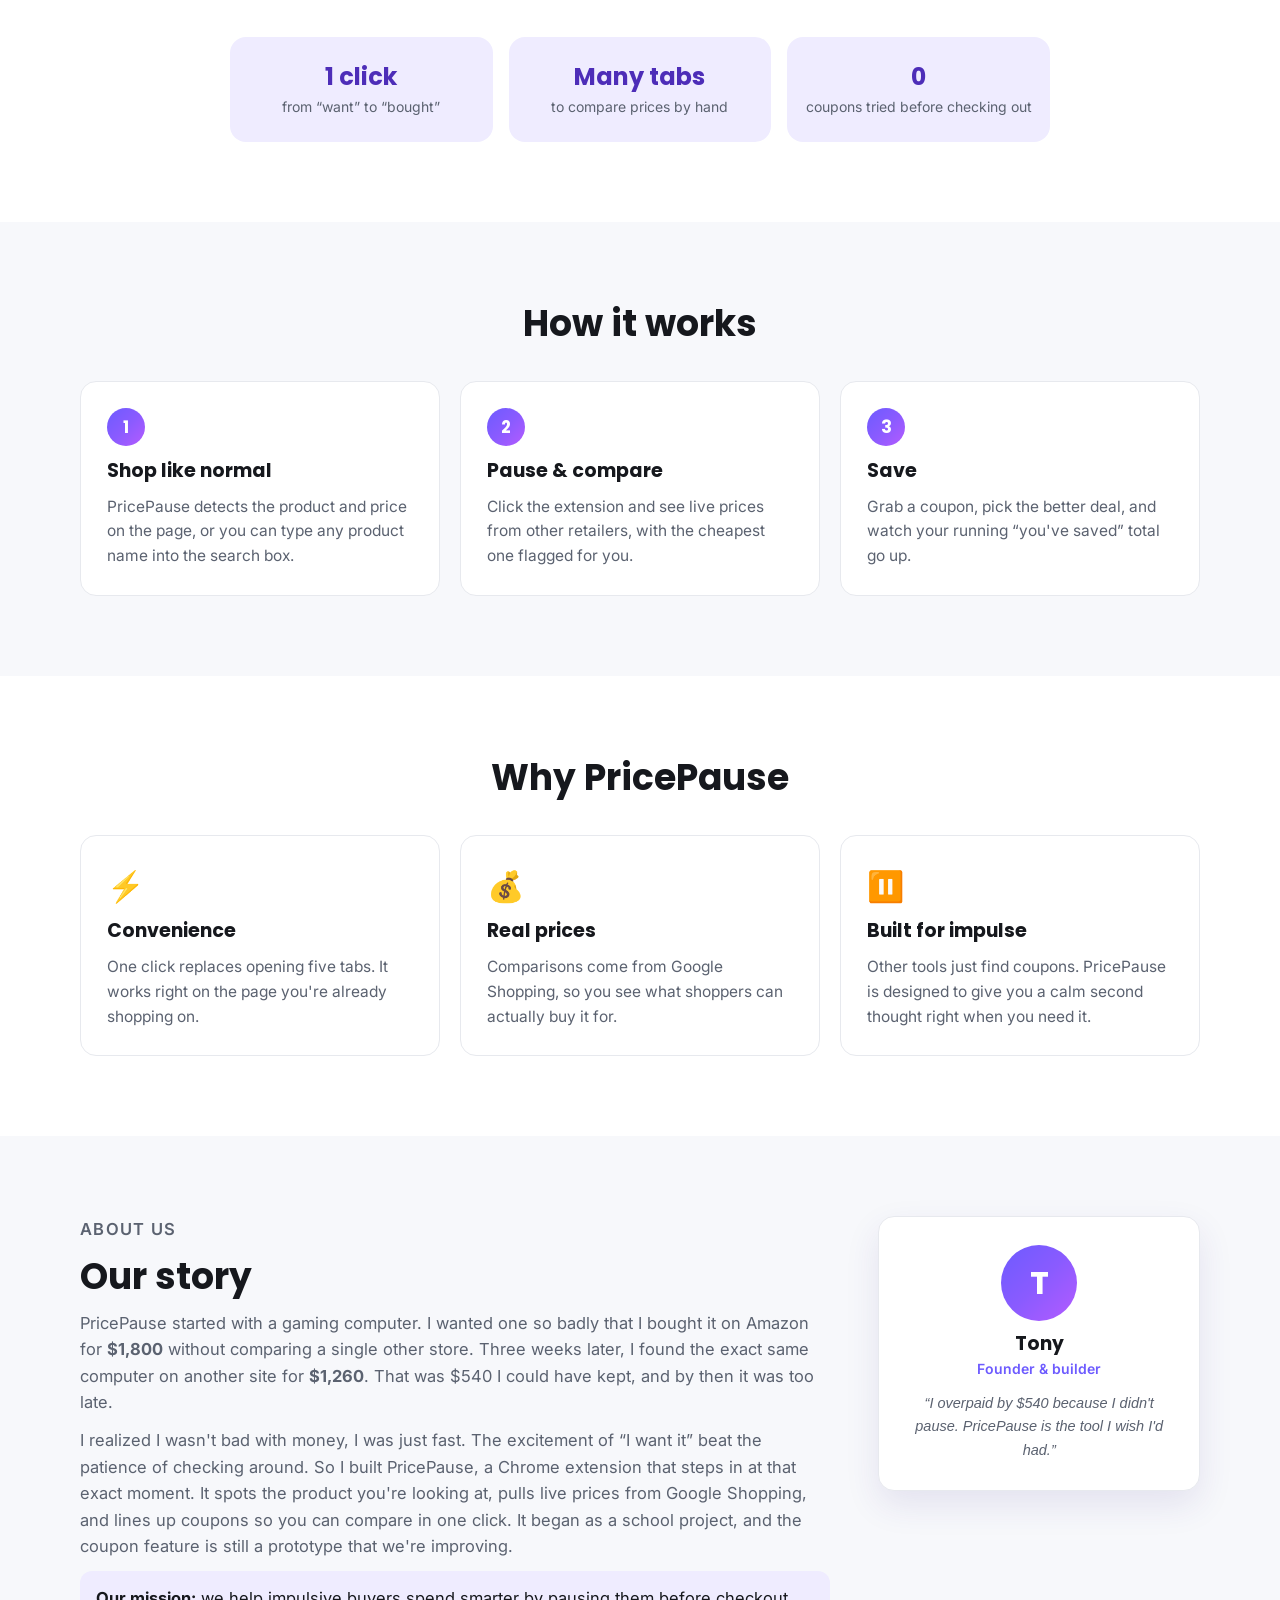
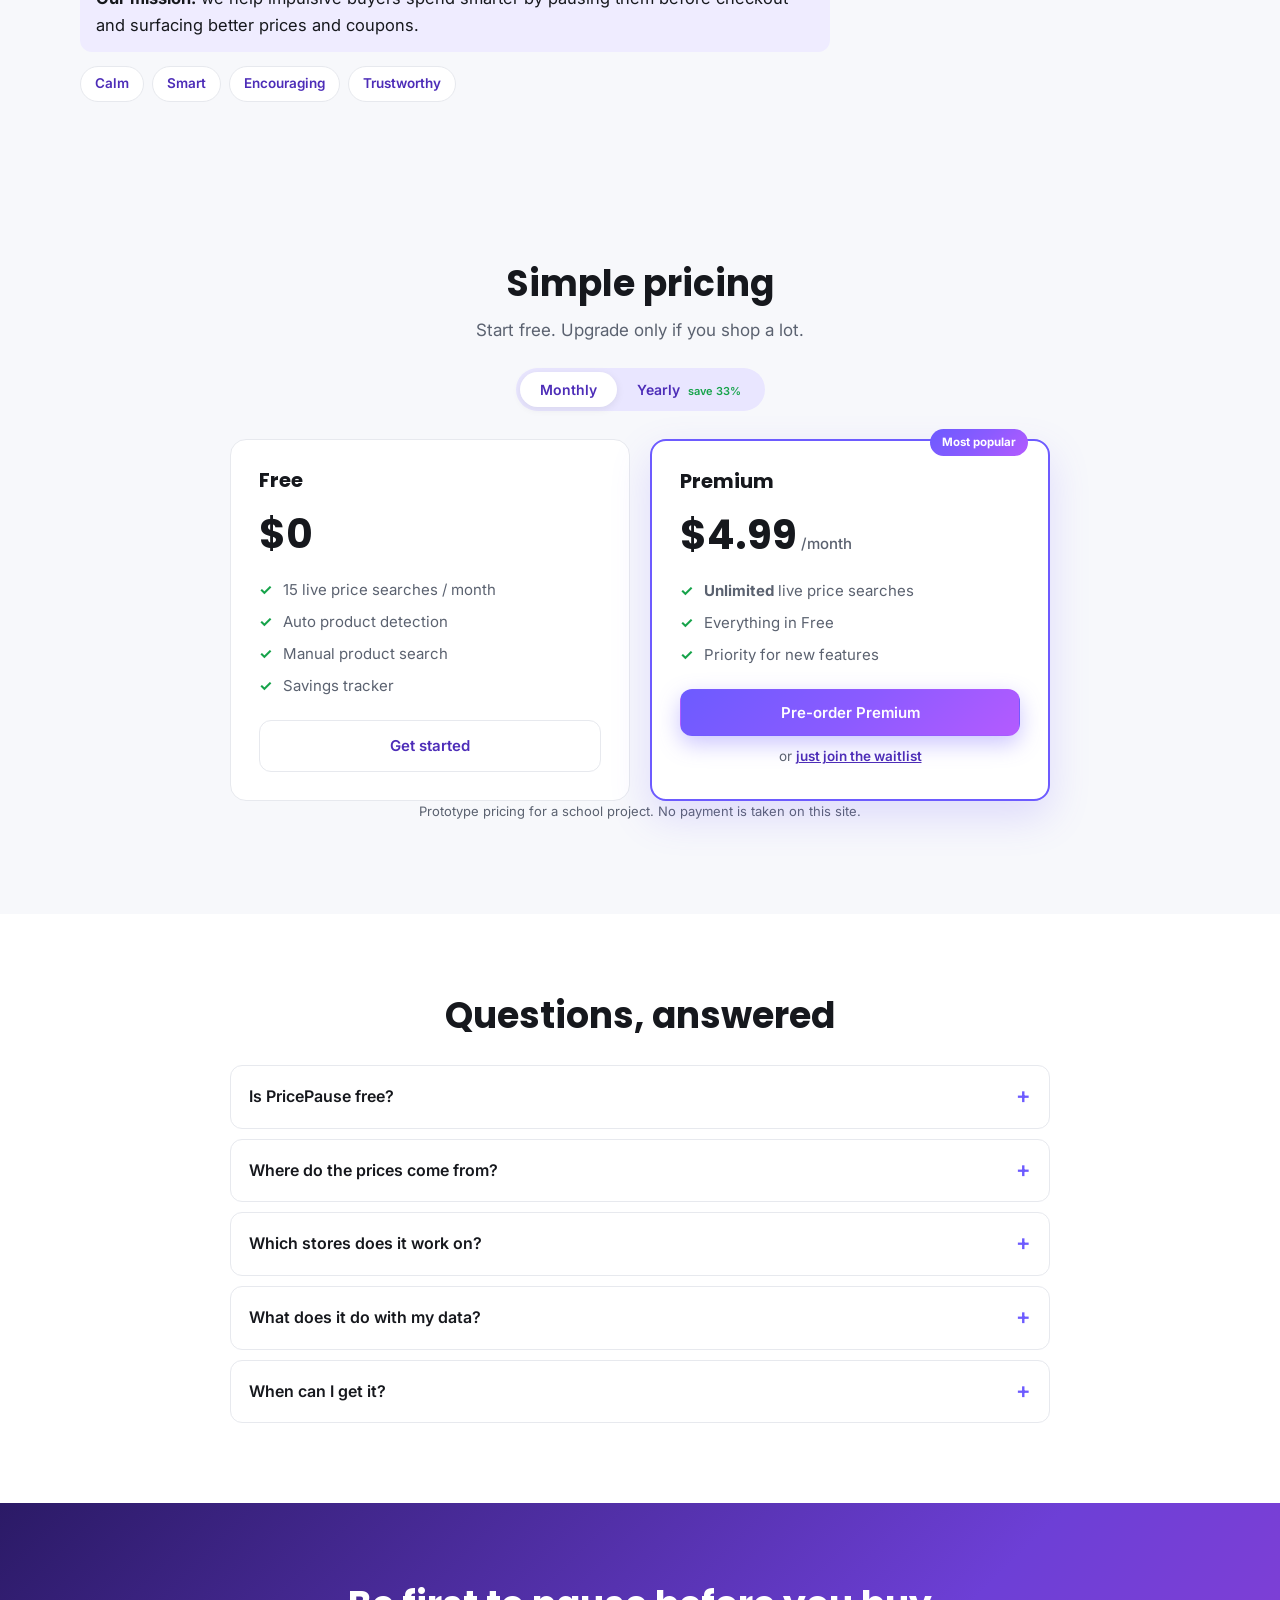
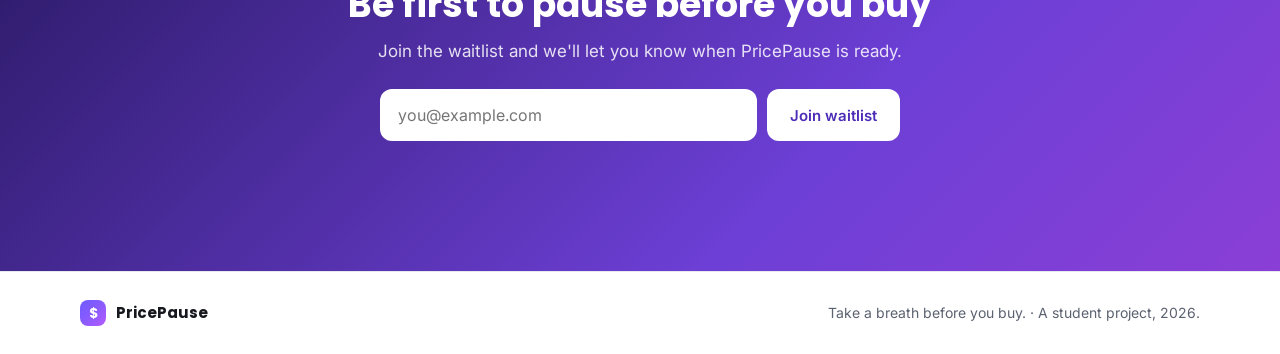
==== commit 338708fd: "Add founder story" ====
--- a/index.html
+++ b/index.html
@@ -146,8 +146,8 @@
         <div>
           <p class="eyebrow">About us</p>
           <h2>Our story</h2>
-          <p>PricePause started with a simple observation: almost everyone has bought something in a hurry, then found it cheaper five minutes later. We wanted a tool that shows up at exactly that moment. It isn't there to nag you, just to give you a calm second thought.</p>
-          <p>It began as a school project, and we built a working Chrome extension that spots the product you're looking at, pulls live prices from Google Shopping, and lines up coupons so you can compare in one click. The coupon feature is still a prototype, and we're improving it.</p>
+          <p>PricePause started with a gaming computer. I wanted one so badly that I bought it on Amazon for <b>$1,800</b> without comparing a single other store. Three weeks later, I found the exact same computer on another site for <b>$1,260</b>. That was $540 I could have kept, and by then it was too late.</p>
+          <p>I realized I wasn't bad with money, I was just fast. The excitement of &ldquo;I want it&rdquo; beat the patience of checking around. So I built PricePause, a Chrome extension that steps in at that exact moment. It spots the product you're looking at, pulls live prices from Google Shopping, and lines up coupons so you can compare in one click. It began as a school project, and the coupon feature is still a prototype that we're improving.</p>
           <p class="mission"><b>Our mission:</b> we help impulsive buyers spend smarter by pausing them before checkout and surfacing better prices and coupons.</p>
           <div class="chips">
             <span>Calm</span><span>Smart</span><span>Encouraging</span><span>Trustworthy</span>
@@ -158,7 +158,7 @@
           <div class="avatar">T</div>
           <h3>Tony</h3>
           <p class="role">Founder &amp; builder</p>
-          <p class="quote">&ldquo;I built PricePause for people like me, who click first and compare later.&rdquo;</p>
+          <p class="quote">&ldquo;I overpaid by $540 because I didn't pause. PricePause is the tool I wish I'd had.&rdquo;</p>
         </aside>
       </div>
     </section>
